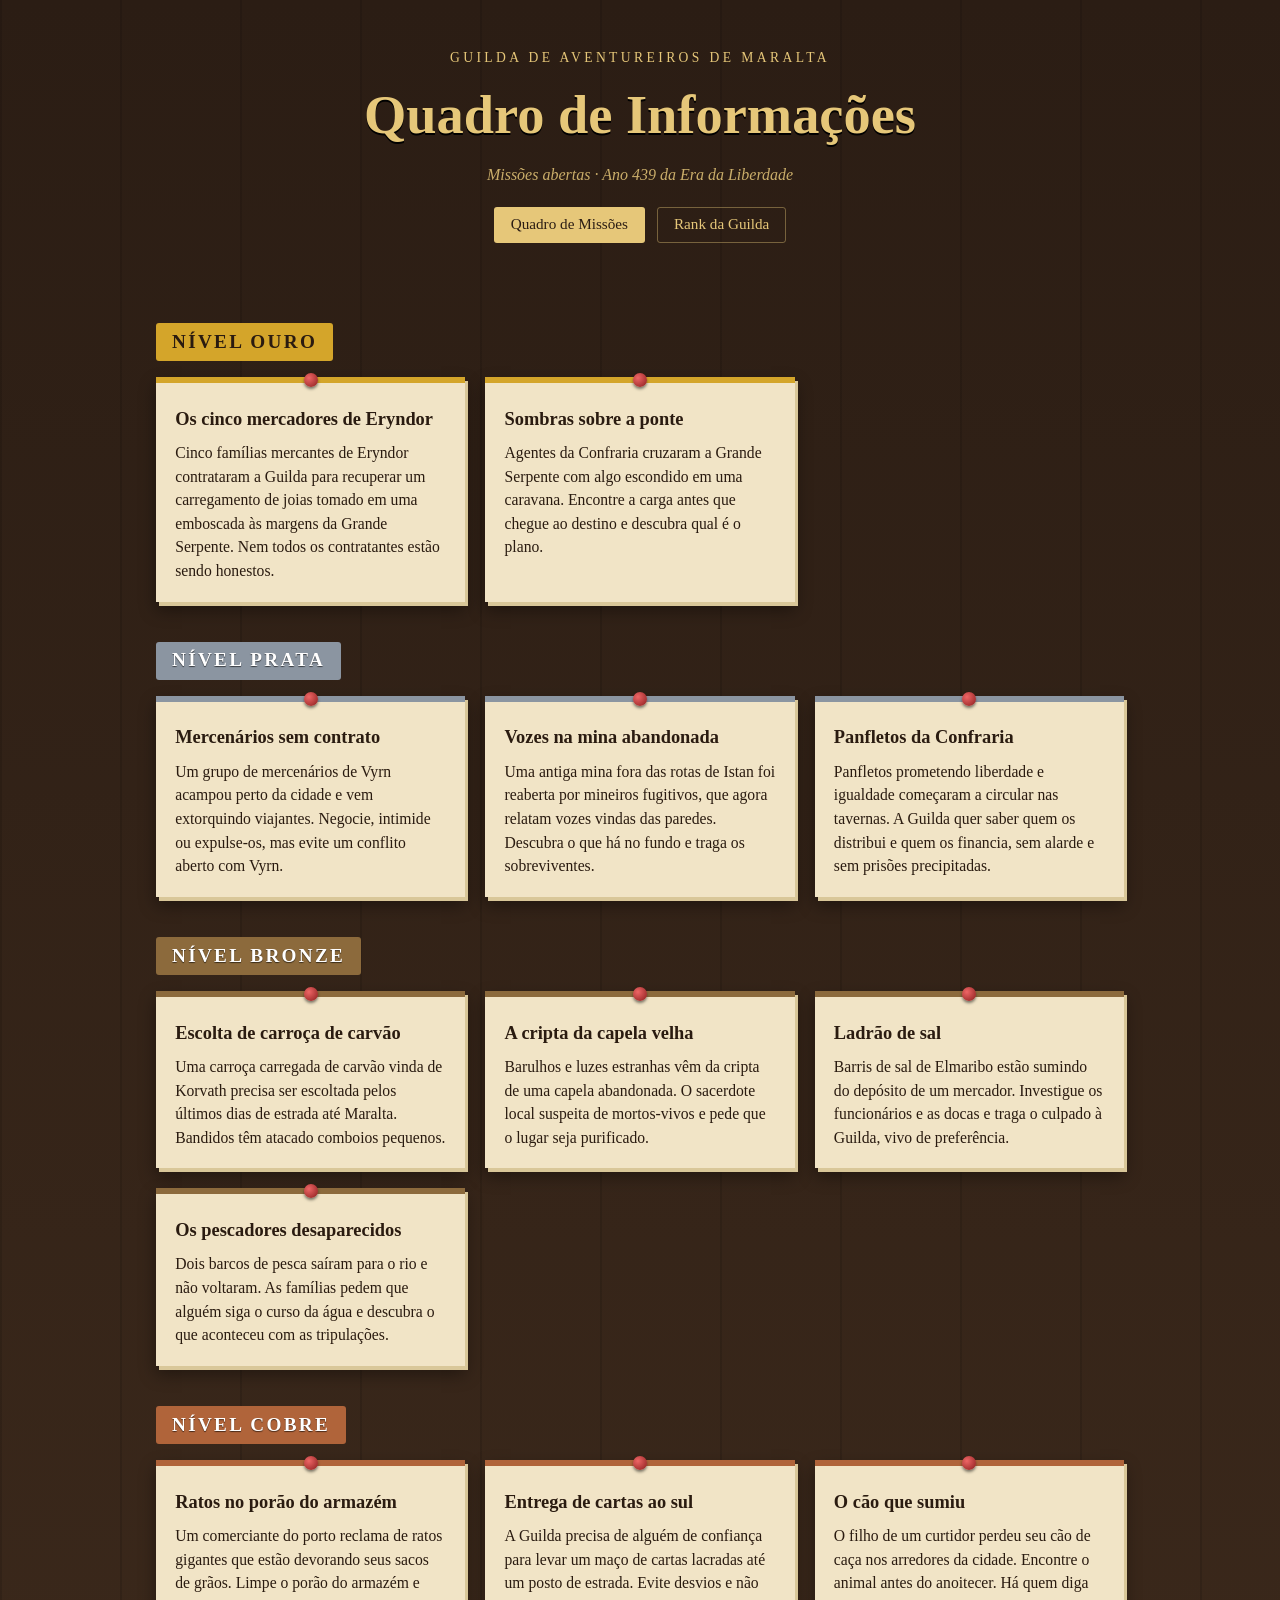
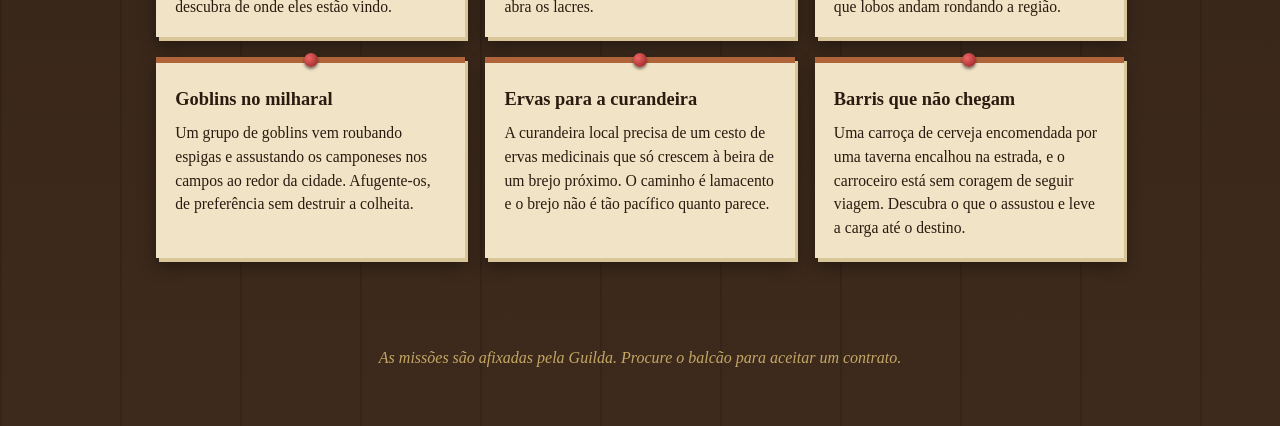
==== index.html @ fa3c33ec "Commit inicial" ====
<!DOCTYPE html>
<html lang="pt-BR">
<head>
  <meta charset="UTF-8">
  <meta name="viewport" content="width=device-width, initial-scale=1.0">
  <title>Quadro de Informações – Guilda de Aventureiros de Maralta</title>
  <link rel="stylesheet" href="css/style.css">
  <link rel="stylesheet" href="css/rank.css">
</head>
<body>
  <header class="cabecalho">
    <p class="cabecalho__sobretitulo">Guilda de Aventureiros de Maralta</p>
    <h1>Quadro de Informações</h1>
    <p class="cabecalho__sub">Missões abertas · Ano 439 da Era da Liberdade</p>
    <nav class="menu">
      <a href="index.html" aria-current="page">Quadro de Missões</a>
      <a href="rank.html">Rank da Guilda</a>
    </nav>
  </header>

  <main class="quadro" id="quadro">
    <p class="aviso">Carregando missões…</p>
  </main>

  <footer class="rodape">
    <p>As missões são afixadas pela Guilda. Procure o balcão para aceitar um contrato.</p>
  </footer>

  <script src="data/missoes.js"></script>
  <script src="js/quadro.js"></script>
</body>
</html>
---- css/style.css ----
:root {
  --madeira: #2b1d14;
  --madeira-clara: #3d2a1c;
  --pergaminho: #f1e4c6;
  --pergaminho-sombra: #d9c799;
  --tinta: #2a1b10;
  --dourado-texto: #e6c779;

  --cobre: #b0643a;
  --bronze: #8c6a3c;
  --prata: #8b95a1;
  --ouro: #d4a52a;
  --platina: #5aa8b5;
}

* { box-sizing: border-box; }

body {
  margin: 0;
  min-height: 100vh;
  background:
    repeating-linear-gradient(90deg, rgba(0,0,0,.12) 0 2px, transparent 2px 120px),
    linear-gradient(var(--madeira), var(--madeira-clara));
  color: var(--tinta);
  font-family: Georgia, "Times New Roman", serif;
  line-height: 1.5;
}

.cabecalho {
  text-align: center;
  padding: 3rem 1rem 1.5rem;
  color: var(--dourado-texto);
}
.cabecalho__sobretitulo {
  margin: 0;
  letter-spacing: .25em;
  text-transform: uppercase;
  font-size: .85rem;
}
.cabecalho h1 {
  margin: .4rem 0;
  font-size: clamp(2rem, 6vw, 3.4rem);
  text-shadow: 0 2px 0 #000;
}
.cabecalho__sub { margin: 0; font-style: italic; opacity: .85; }

.quadro {
  max-width: 1000px;
  margin: 0 auto;
  padding: 1rem 1rem 3rem;
}

.nivel { margin-top: 2.5rem; }
.nivel__titulo {
  display: inline-block;
  margin: 0 0 1rem;
  padding: .3rem 1rem;
  font-size: 1.2rem;
  letter-spacing: .12em;
  text-transform: uppercase;
  color: #fff;
  border-radius: 3px;
  text-shadow: 0 1px 1px rgba(0,0,0,.6);
}
.nivel--cobre .nivel__titulo   { background: var(--cobre); }
.nivel--bronze .nivel__titulo  { background: var(--bronze); }
.nivel--prata .nivel__titulo   { background: var(--prata); }
.nivel--ouro .nivel__titulo    { background: var(--ouro); color: #2a1b10; text-shadow: none; }
.nivel--platina .nivel__titulo { background: var(--platina); }

.nivel__lista {
  display: grid;
  grid-template-columns: repeat(auto-fill, minmax(280px, 1fr));
  gap: 1.25rem;
}

.missao {
  position: relative;
  padding: 1.4rem 1.2rem 1.2rem;
  background: var(--pergaminho);
  border-top: 6px solid var(--cor, var(--bronze));
  box-shadow: 3px 4px 0 var(--pergaminho-sombra), 0 8px 16px rgba(0,0,0,.4);
}
/* tachinha */
.missao::before {
  content: "";
  position: absolute;
  top: -10px; left: 50%;
  width: 14px; height: 14px;
  margin-left: -7px;
  border-radius: 50%;
  background: radial-gradient(circle at 35% 35%, #e66, #8a1c1c);
  box-shadow: 0 2px 3px rgba(0,0,0,.5);
}
.missao--cobre   { --cor: var(--cobre); }
.missao--bronze  { --cor: var(--bronze); }
.missao--prata   { --cor: var(--prata); }
.missao--ouro    { --cor: var(--ouro); }
.missao--platina { --cor: var(--platina); }

.missao__titulo { margin: 0 0 .5rem; font-size: 1.15rem; }
.missao__descricao { margin: 0; font-size: .98rem; }

.aviso {
  padding: 1rem;
  background: var(--pergaminho);
  border-radius: 4px;
}
.aviso code { background: rgba(0,0,0,.08); padding: 0 .3em; }

.rodape {
  text-align: center;
  padding: 1.5rem 1rem 2.5rem;
  color: var(--dourado-texto);
  font-style: italic;
  opacity: .8;
}
---- css/rank.css ----
.menu {
  display: flex;
  justify-content: center;
  gap: .75rem;
  margin-top: 1.25rem;
}
.menu a {
  padding: .35rem 1rem;
  color: var(--dourado-texto);
  text-decoration: none;
  border: 1px solid rgba(230, 199, 121, .4);
  border-radius: 3px;
  font-size: .95rem;
}
.menu a[aria-current="page"] {
  background: var(--dourado-texto);
  color: var(--madeira);
}

.rank {
  max-width: 900px;
  margin: 0 auto;
  padding: 1rem 1rem 3rem;
}

.tabela {
  width: 100%;
  border-collapse: collapse;
  background: var(--pergaminho);
  box-shadow: 3px 4px 0 var(--pergaminho-sombra), 0 8px 16px rgba(0,0,0,.4);
}
.tabela th {
  padding: .8rem .9rem;
  text-align: left;
  font-size: .85rem;
  letter-spacing: .12em;
  text-transform: uppercase;
  background: var(--madeira-clara);
  color: var(--dourado-texto);
}
.tabela td {
  padding: .75rem .9rem;
  border-bottom: 1px solid var(--pergaminho-sombra);
}
.tabela tbody tr:last-child td { border-bottom: 0; }

.linha { border-left: 6px solid var(--cor, var(--bronze)); }
.linha--cobre   { --cor: var(--cobre); }
.linha--bronze  { --cor: var(--bronze); }
.linha--prata   { --cor: var(--prata); }
.linha--ouro    { --cor: var(--ouro); }
.linha--platina { --cor: var(--platina); }
.linha--obsidiana { --cor: #6a4fa3; }

.col-pos { width: 3rem; text-align: center; font-weight: bold; }
.col-nome { font-weight: bold; }
.col-meritos { text-align: right; font-variant-numeric: tabular-nums; }
.col-nivel { text-align: right; }
th.col-pos { text-align: center; }
th.col-meritos, th.col-nivel { text-align: right; }

.selo {
  display: inline-block;
  min-width: 5.5rem;
  padding: .15rem .7rem;
  border-radius: 3px;
  text-align: center;
  font-size: .8rem;
  letter-spacing: .1em;
  text-transform: uppercase;
  color: #fff;
  text-shadow: 0 1px 1px rgba(0,0,0,.6);
  background: var(--cor, var(--bronze));
}
.selo--cobre   { background: var(--cobre); }
.selo--bronze  { background: var(--bronze); }
.selo--prata   { background: var(--prata); }
.selo--ouro    { background: var(--ouro); color: #2a1b10; text-shadow: none; }
.selo--platina { background: var(--platina); }
.selo--obsidiana {
  background: linear-gradient(135deg, #0d0b14, #2a2142);
  box-shadow: 0 0 0 1px #6a4fa3 inset;
}

@media (max-width: 600px) {
  .tabela th, .tabela td { padding: .6rem .5rem; font-size: .9rem; }
  .col-classe { display: none; }
}
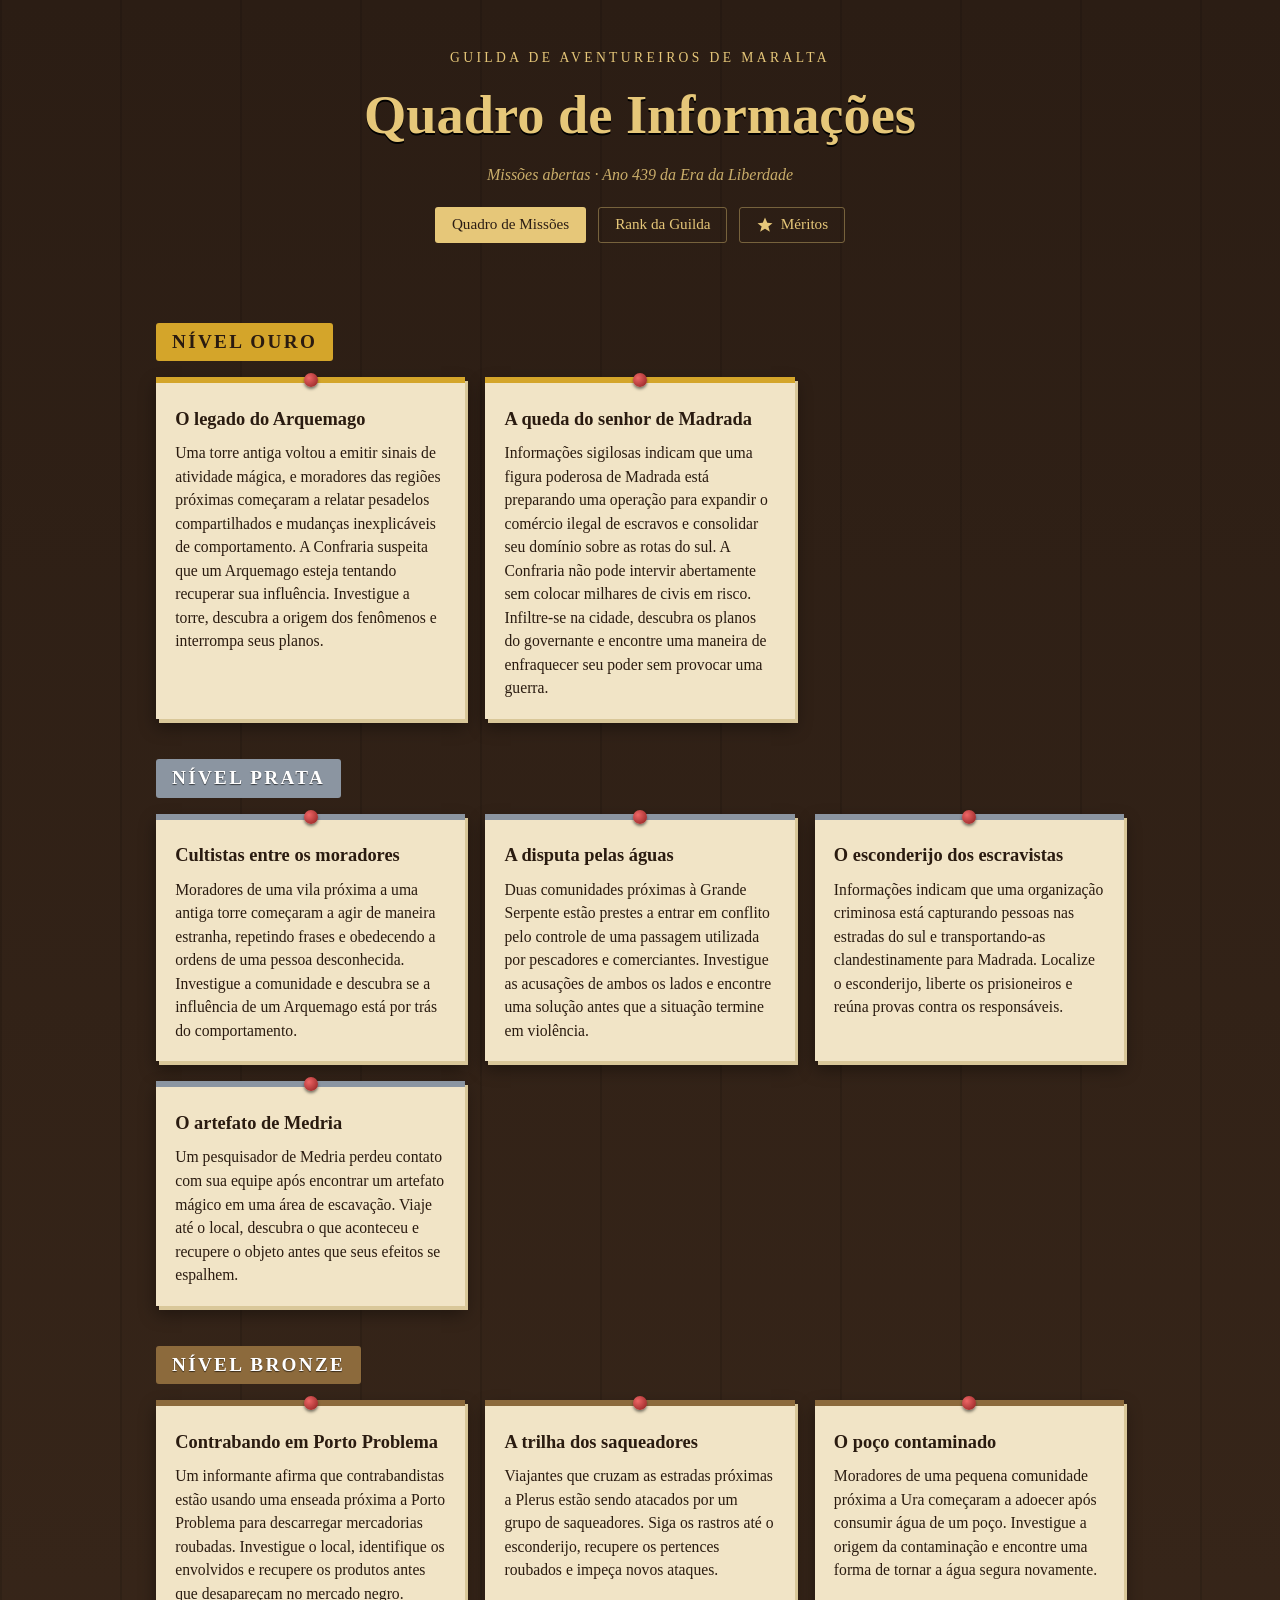
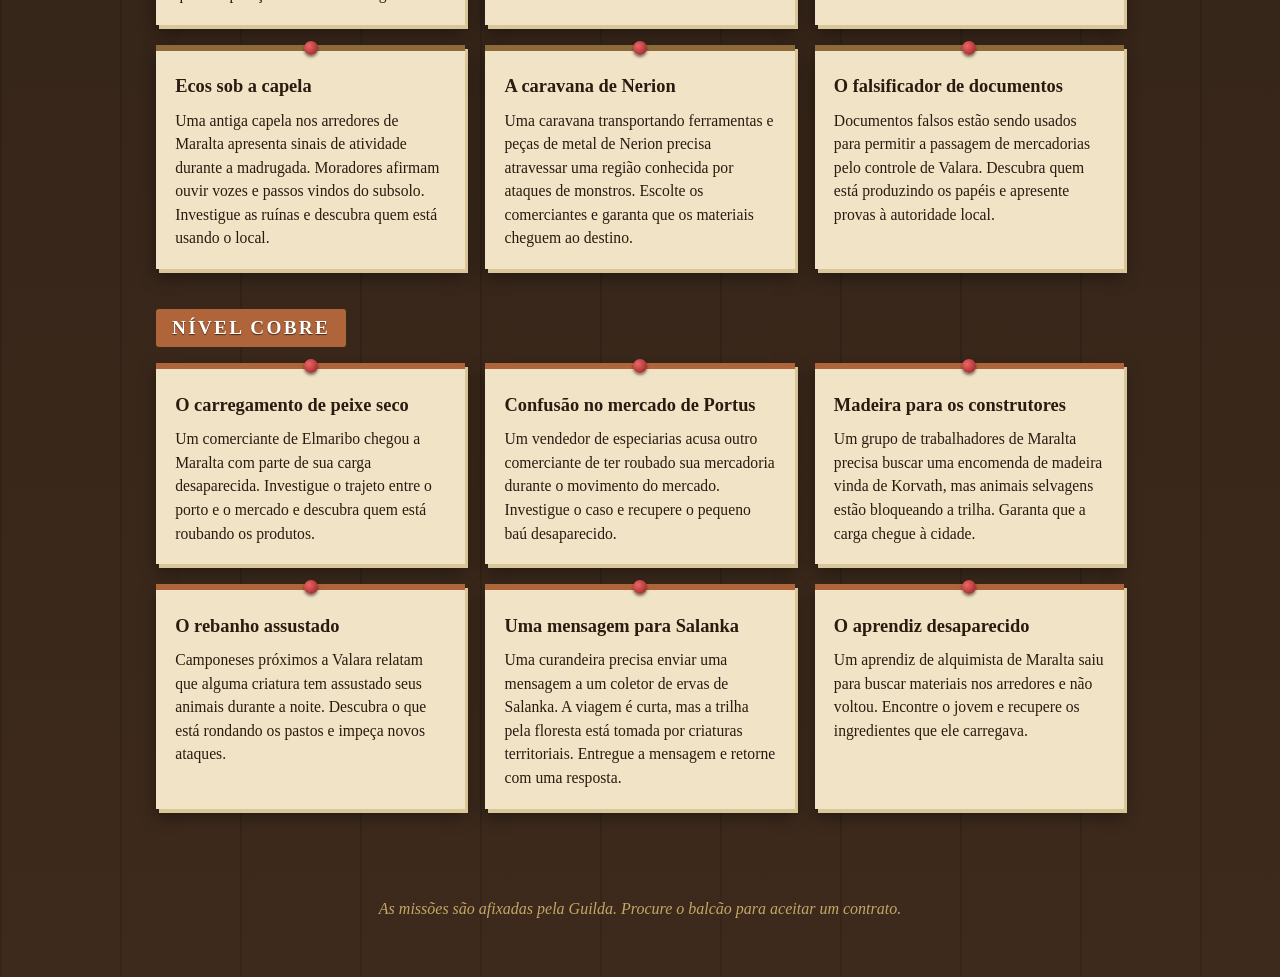
==== commit 4e3c1fc1: "Adicionadas missões e infos Adicionadas novas missões. Adicionadas informações sobre a pontuação das" ====
--- a/index.html
+++ b/index.html
@@ -6,6 +6,7 @@
   <title>Quadro de Informações – Guilda de Aventureiros de Maralta</title>
   <link rel="stylesheet" href="css/style.css">
   <link rel="stylesheet" href="css/rank.css">
+  <link rel="stylesheet" href="css/popup.css">
 </head>
 <body>
   <header class="cabecalho">
@@ -28,5 +29,7 @@
 
   <script src="data/missoes.js"></script>
   <script src="js/quadro.js"></script>
+  <script src="data/meritos.js"></script>
+  <script src="js/meritos.js"></script>
 </body>
 </html>
--- a/css/popup.css
+++ b/css/popup.css
@@ -0,0 +1,125 @@
+.menu__meritos {
+  display: inline-flex;
+  align-items: center;
+  gap: .4rem;
+  padding: .35rem 1rem;
+  font: inherit;
+  font-size: .95rem;
+  color: var(--dourado-texto);
+  background: transparent;
+  border: 1px solid rgba(230, 199, 121, .4);
+  border-radius: 3px;
+  cursor: pointer;
+}
+.menu__meritos:hover,
+.menu__meritos:focus-visible {
+  background: var(--dourado-texto);
+  color: var(--madeira);
+}
+
+.regras {
+  width: min(680px, calc(100% - 2rem));
+  max-height: calc(100vh - 2rem);
+  padding: 0;
+  border: 0;
+  background: transparent;
+  color: var(--tinta);
+  font-family: Georgia, "Times New Roman", serif;
+}
+.regras::backdrop { background: rgba(10, 6, 3, .75); }
+
+.regras__caixa {
+  display: flex;
+  flex-direction: column;
+  max-height: calc(100vh - 2rem);
+  background: var(--pergaminho);
+  border-top: 6px solid var(--ouro);
+  box-shadow: 3px 4px 0 var(--pergaminho-sombra), 0 12px 32px rgba(0,0,0,.6);
+}
+
+.regras__topo {
+  display: flex;
+  align-items: center;
+  justify-content: space-between;
+  gap: 1rem;
+  padding: 1rem 1.25rem;
+  background: var(--madeira-clara);
+  color: var(--dourado-texto);
+}
+.regras__principal { margin: 0; font-size: 1.3rem; }
+.regras__fechar {
+  width: 2rem;
+  height: 2rem;
+  font-size: 1.5rem;
+  line-height: 1;
+  color: var(--dourado-texto);
+  background: transparent;
+  border: 1px solid rgba(230, 199, 121, .4);
+  border-radius: 3px;
+  cursor: pointer;
+}
+.regras__fechar:hover { background: var(--dourado-texto); color: var(--madeira); }
+
+.regras__corpo {
+  overflow-y: auto;
+  padding: .5rem 1.25rem 1.25rem;
+}
+
+.regras__secao { margin-top: 1.25rem; }
+.regras__titulo {
+  margin: 0;
+  font-size: 1rem;
+  letter-spacing: .1em;
+  text-transform: uppercase;
+  border-bottom: 2px solid var(--pergaminho-sombra);
+  padding-bottom: .25rem;
+}
+.regras__sub { margin: .4rem 0 .6rem; font-size: .9rem; font-style: italic; }
+
+.regras__base {
+  display: grid;
+  grid-template-columns: repeat(auto-fit, minmax(110px, 1fr));
+  gap: .5rem;
+  margin: .6rem 0 0;
+  padding: 0;
+  list-style: none;
+}
+.regras__base-item {
+  display: flex;
+  flex-direction: column;
+  align-items: center;
+  gap: .3rem;
+  padding: .6rem .4rem;
+  background: rgba(0,0,0,.05);
+  border-radius: 3px;
+}
+.regras__base-valor { font-size: 1.15rem; font-weight: bold; font-variant-numeric: tabular-nums; }
+
+.regras__lista { margin: 0; padding: 0; list-style: none; }
+.regras__item {
+  display: flex;
+  justify-content: space-between;
+  gap: 1rem;
+  padding: .6rem 0;
+  border-bottom: 1px solid var(--pergaminho-sombra);
+}
+.regras__item:last-child { border-bottom: 0; }
+.regras__texto { display: flex; flex-direction: column; font-size: .95rem; }
+.regras__texto span { font-size: .88rem; opacity: .85; }
+.regras__valor {
+  flex-shrink: 0;
+  max-width: 9rem;
+  text-align: right;
+  font-weight: bold;
+  font-variant-numeric: tabular-nums;
+}
+.regras__valor--mais { color: #2f6b2f; }
+.regras__valor--menos { color: #8a1f1f; }
+
+.regras__notas { margin: .6rem 0 0; padding-left: 1.2rem; font-size: .92rem; }
+.regras__notas li { margin-bottom: .35rem; }
+
+@media (max-width: 600px) {
+  .regras__item { flex-direction: column; gap: .2rem; }
+  .regras__valor { text-align: left; max-width: none; }
+}
